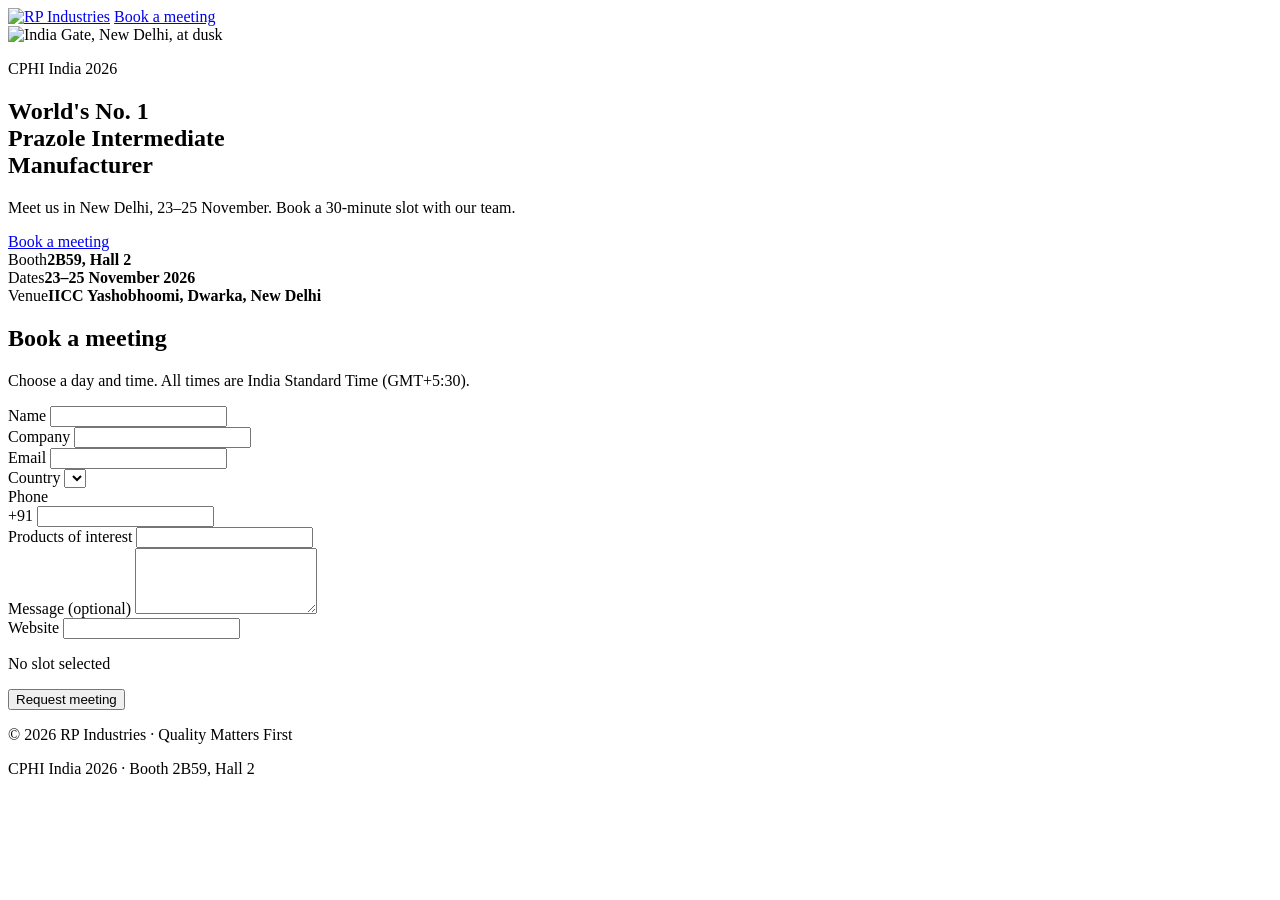
==== index.html @ 34c9eb87 "Add files via upload" ====
<!doctype html>
<html lang="en">
<head>
  <meta charset="utf-8">
  <meta name="viewport" content="width=device-width, initial-scale=1">
  <title>RP Industries at CPHI India 2026 · Booth 2B59</title>
  <meta name="description" content="Meet RP Industries, the world's No. 1 Prazole intermediate manufacturer, at CPHI India 2026. Booth 2B59, Hall 2, IICC Yashobhoomi, New Delhi, 23–25 November 2026.">
  <meta name="theme-color" content="#003279">
  <meta property="og:title" content="RP Industries at CPHI India 2026 · Booth 2B59, Hall 2">
  <meta property="og:description" content="Book a meeting with us, 23–25 November 2026, IICC Yashobhoomi, New Delhi.">
  <meta property="og:image" content="assets/india-gate.jpg">
  <link rel="icon" href="assets/rp-logo.png">

  <link rel="preconnect" href="https://fonts.googleapis.com">
  <link rel="preconnect" href="https://fonts.gstatic.com" crossorigin>
  <link rel="stylesheet" href="https://fonts.googleapis.com/css2?family=Plus+Jakarta+Sans:wght@400;500;600;700&display=swap" media="print" onload="this.media='all'">
  <link rel="stylesheet" href="css/style.css">
</head>
<body>

  <header class="header">
    <div class="wrap header__in">
      <a href="#" class="logo"><img src="assets/rp-logo.png" alt="RP Industries" width="302" height="386"></a>
      <a class="btn btn--sm" href="#book">Book a meeting</a>
    </div>
  </header>

  <section class="hero">
    <picture>
      <source media="(max-width: 700px)" srcset="assets/india-gate-sm.webp" type="image/webp">
      <source srcset="assets/india-gate.webp" type="image/webp">
      <img src="assets/india-gate.jpg" alt="India Gate, New Delhi, at dusk" width="1600" height="727">
    </picture>
    <div class="wrap hero__in">
      <p class="hero__pre">CPHI India 2026</p>
      <h1>World's No. 1<br><span class="hl">Prazole Intermediate</span><br>Manufacturer</h1>
      <p class="hero__sub">Meet us in New Delhi, 23–25 November. Book a 30&#8209;minute slot with our team.</p>
      <a class="btn btn--light" href="#book">Book a meeting</a>
    </div>
  </section>

  <section class="info">
    <div class="wrap info__in">
      <div><span>Booth</span><strong>2B59, Hall 2</strong></div>
      <div><span>Dates</span><strong>23–25 November 2026</strong></div>
      <div><span>Venue</span><strong>IICC Yashobhoomi, Dwarka, New Delhi</strong></div>
    </div>
  </section>

  <main class="book" id="book">
    <div class="wrap wrap--narrow">
      <h2>Book a meeting</h2>
      <p class="lead">Choose a day and time. All times are India Standard Time (GMT+5:30).</p>

      <form id="bookForm" novalidate>
        <div class="days" id="days" role="radiogroup" aria-label="Day"></div>
        <p class="err" id="takenErr" role="alert" hidden>Sorry, that time was just booked by someone else. Please choose another slot.</p>

        <div id="slots" role="radiogroup" aria-label="Time slot"></div>
        <p class="err" id="slotErr" hidden>Please choose a time slot.</p>

        <div class="fields">
          <div class="field">
            <label for="name">Name</label>
            <input id="name" name="name" autocomplete="name" required>
            <p class="err" hidden>Please enter your name.</p>
          </div>
          <div class="field">
            <label for="company">Company</label>
            <input id="company" name="company" autocomplete="organization" required>
            <p class="err" hidden>Please enter your company name.</p>
          </div>
          <div class="field">
            <label for="email">Email</label>
            <input id="email" name="email" type="email" autocomplete="email" required>
            <p class="err" hidden>Please enter a valid email address.</p>
          </div>
          <div class="field">
            <label for="country">Country</label>
            <select id="country" name="country" autocomplete="country-name" required></select>
            <p class="err" hidden>Please choose your country.</p>
          </div>
          <div class="field">
            <label for="phone">Phone</label>
            <div class="phone">
              <span id="dialCode">+91</span>
              <input id="phone" name="phone" type="tel" autocomplete="tel-national" required>
            </div>
            <p class="err" hidden>Please enter a valid phone number.</p>
          </div>
          <div class="field">
            <label for="products">Products of interest</label>
            <input id="products" name="products" required>
            <p class="err" hidden>Please tell us which products.</p>
          </div>
          <div class="field field--full">
            <label for="message">Message <span class="opt">(optional)</span></label>
            <textarea id="message" name="message" rows="4"></textarea>
          </div>
          <div class="hp" aria-hidden="true">
            <label for="website">Website</label>
            <input id="website" name="website" tabindex="-1" autocomplete="off">
          </div>
        </div>

        <div class="submit">
          <p class="summary" id="summary">No slot selected</p>
          <button class="btn" type="submit" id="submitBtn">Request meeting</button>
        </div>
        <p class="err" id="sendErr" hidden>Your request could not be sent. Please try again.</p>
      </form>

      <div class="done" id="done" hidden tabindex="-1">
        <h2>Thank you</h2>
        <p id="doneText"></p>
        <p>
          <button class="link" type="button" id="icsBtn">Add to calendar</button>
          <span class="sep">·</span>
          <button class="link" type="button" id="againBtn">Book another slot</button>
        </p>
      </div>
    </div>
  </main>

  <footer class="footer">
    <div class="wrap footer__in">
      <p>© 2026 RP Industries · Quality Matters First</p>
      <p>CPHI India 2026 · Booth 2B59, Hall 2</p>
    </div>
  </footer>

  <script src="js/config.js"></script>
  <script src="js/main.js" defer></script>
</body>
</html>
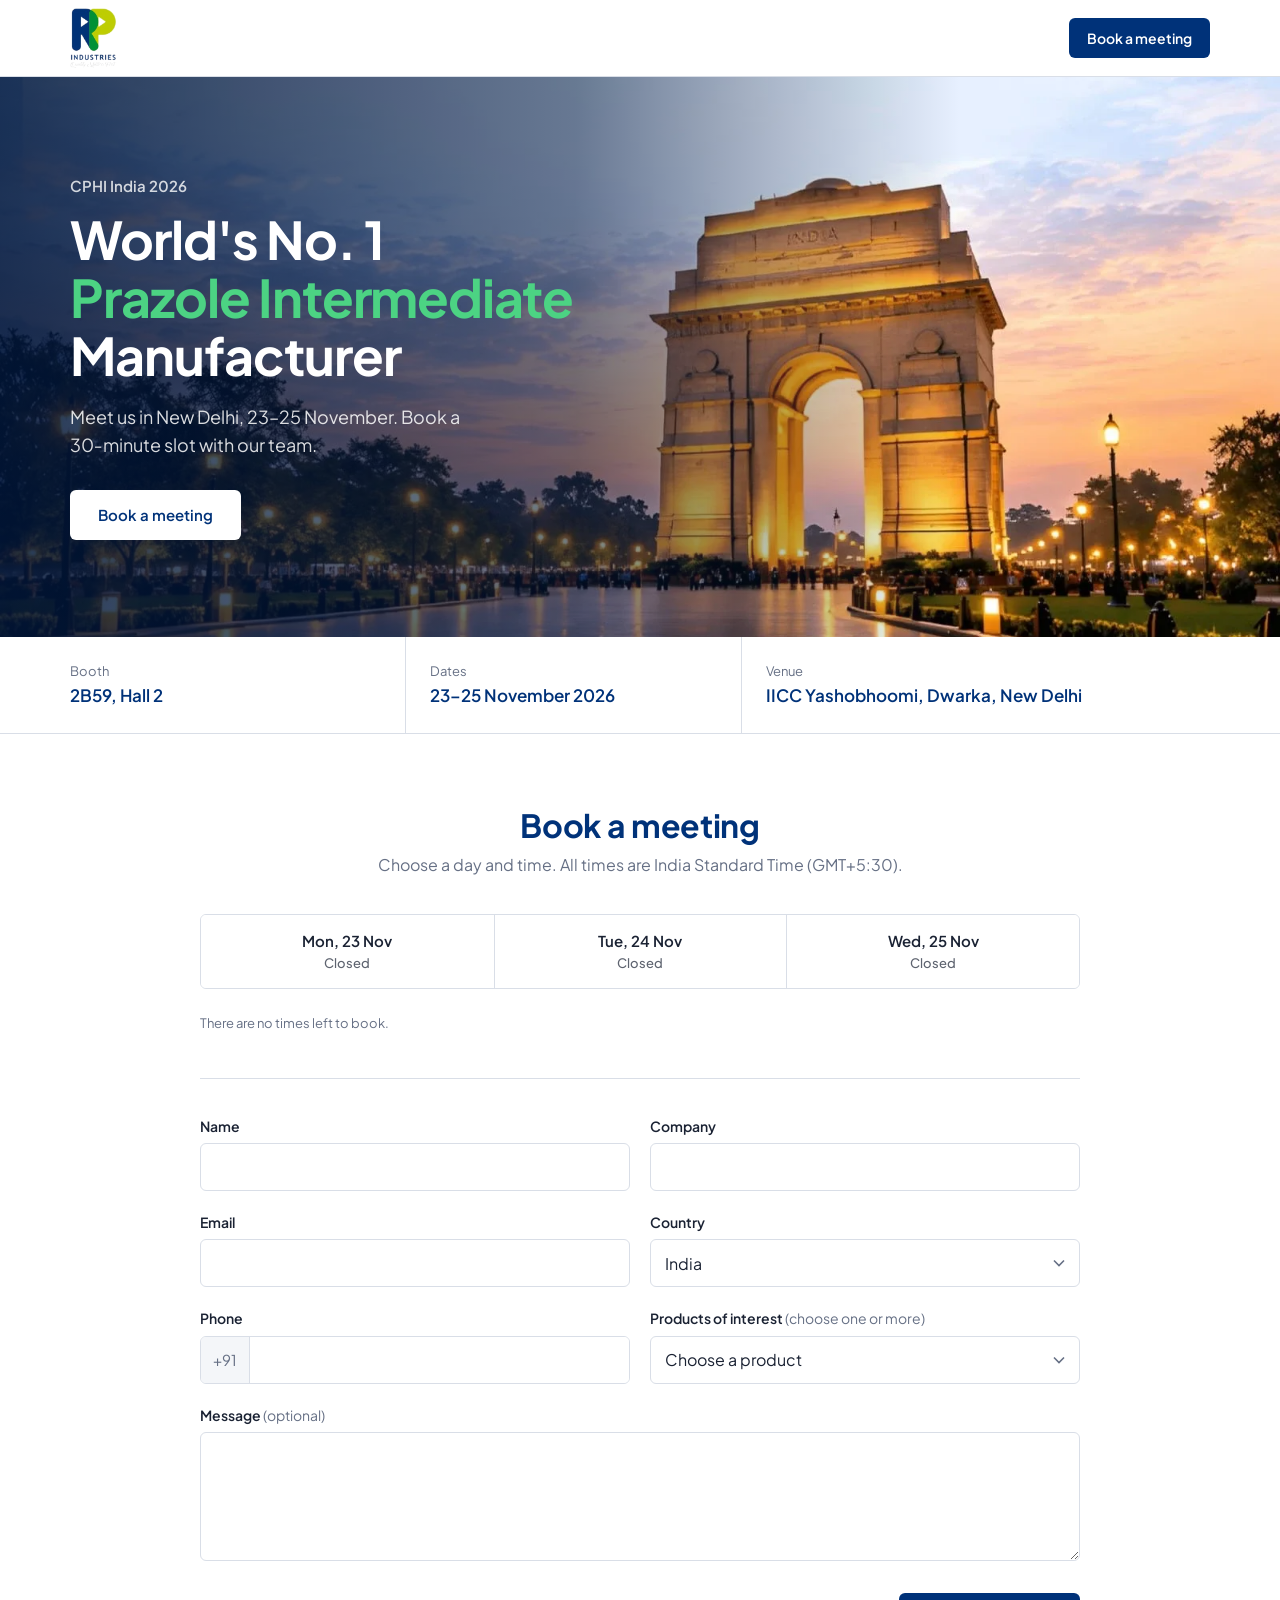
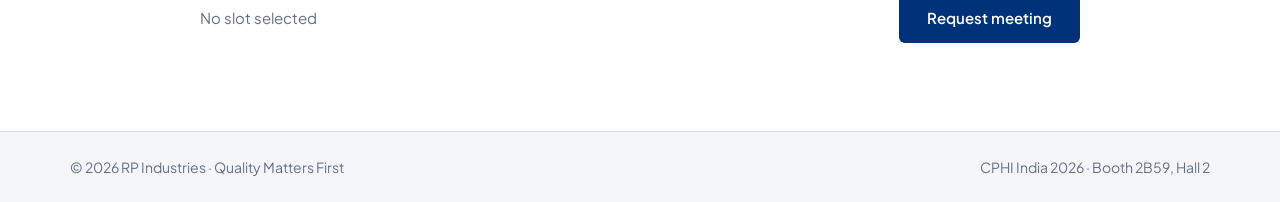
==== commit d5311395: "Admin: minutes of meeting and follow-up emails; booking: product dropdown - Mark complete opens a po" ====
--- a/index.html
+++ b/index.html
@@ -89,9 +89,12 @@
             <p class="err" hidden>Please enter a valid phone number.</p>
           </div>
           <div class="field">
-            <label for="products">Products of interest</label>
-            <input id="products" name="products" required>
-            <p class="err" hidden>Please tell us which products.</p>
+            <label for="productPick">Products of interest <span class="opt">(choose one or more)</span></label>
+            <select id="productPick"></select>
+            <div class="picked" id="picked" aria-live="polite"></div>
+            <input id="productsOther" maxlength="200" placeholder="Other product or CAS number" aria-label="Other product" hidden>
+            <input type="hidden" id="products" name="products">
+            <p class="err" hidden>Please choose at least one product.</p>
           </div>
           <div class="field field--full">
             <label for="message">Message <span class="opt">(optional)</span></label>
--- a/css/style.css
+++ b/css/style.css
@@ -0,0 +1,166 @@
+:root {
+  --navy: #003279;
+  --navy-dark: #00245a;
+  --green: #009138;
+  --green-light: #4cd383;
+  --text: #1a2233;
+  --muted: #667085;
+  --line: #d9dee7;
+  --bg-soft: #f4f6f9;
+  --red: #c4262e;
+  --font: "Plus Jakarta Sans", system-ui, -apple-system, "Segoe UI", Roboto, sans-serif;
+}
+
+* { box-sizing: border-box; }
+html { scroll-behavior: smooth; scroll-padding-top: 80px; -webkit-text-size-adjust: 100%; }
+body { margin: 0; font-family: var(--font); font-size: 16px; line-height: 1.6; color: var(--text); background: #fff; -webkit-font-smoothing: antialiased; }
+img { display: block; max-width: 100%; }
+button, input, select, textarea { font: inherit; color: inherit; }
+[hidden] { display: none !important; }
+
+.wrap { width: min(1140px, 100% - 40px); margin-inline: auto; }
+.wrap--narrow { width: min(880px, 100% - 40px); }
+
+/* buttons */
+.btn {
+  display: inline-flex; align-items: center; justify-content: center;
+  height: 50px; padding: 0 28px; border: 0; border-radius: 6px;
+  background: var(--navy); color: #fff; font-weight: 600; font-size: 15px;
+  text-decoration: none; cursor: pointer; transition: background-color .15s;
+}
+.btn:hover { background: var(--navy-dark); }
+.btn:focus-visible { outline: 2px solid var(--navy); outline-offset: 3px; }
+.btn--sm { height: 40px; padding: 0 18px; font-size: 14px; }
+.btn--light { background: #fff; color: var(--navy); }
+.btn--light:hover { background: #e9edf4; }
+.btn:disabled { opacity: .6; cursor: default; }
+
+/* header */
+.header { position: sticky; top: 0; z-index: 10; background: #fff; border-bottom: 1px solid var(--line); }
+.header__in { display: flex; align-items: center; justify-content: space-between; height: 76px; }
+.logo img { height: 60px; width: auto; }
+
+/* hero */
+.hero { position: relative; background: #0d1c38; color: #fff; }
+.hero picture img { width: 100%; height: 560px; object-fit: cover; object-position: 70% 55%; }
+.hero::after { content: ""; position: absolute; inset: 0; background: linear-gradient(90deg, rgba(0, 22, 58, .85) 0%, rgba(0, 22, 58, .55) 45%, rgba(0, 22, 58, 0) 75%); }
+.hero__in { position: absolute; inset: 0; z-index: 1; display: flex; flex-direction: column; justify-content: center; align-items: flex-start; }
+.hero__pre { margin: 0 0 12px; font-size: 15px; font-weight: 600; color: rgba(255, 255, 255, .8); }
+.hero h1 { margin: 0; max-width: 700px; font-size: clamp(34px, 4.4vw, 52px); line-height: 1.12; font-weight: 700; letter-spacing: -.02em; }
+.hero h1 .hl { color: var(--green-light); white-space: nowrap; }
+.hero__sub { margin: 18px 0 30px; max-width: 460px; font-size: 18px; color: rgba(255, 255, 255, .85); }
+
+/* info strip */
+.info { border-bottom: 1px solid var(--line); }
+.info__in { display: grid; grid-template-columns: 1fr 1fr 1.4fr; }
+.info__in > div { padding: 24px 24px 24px 0; }
+.info__in > div + div { padding-left: 24px; border-left: 1px solid var(--line); }
+.info span { display: block; font-size: 13px; color: var(--muted); }
+.info strong { font-size: 17px; font-weight: 600; color: var(--navy); }
+
+/* booking */
+.book { padding: 72px 0 88px; }
+.book h2 { margin: 0; font-size: 32px; line-height: 1.2; font-weight: 700; letter-spacing: -.01em; color: var(--navy); text-align: center; }
+.lead { margin: 8px 0 36px; text-align: center; color: var(--muted); }
+
+.days { display: grid; grid-template-columns: repeat(3, 1fr); border: 1px solid var(--line); border-radius: 6px; overflow: hidden; }
+.day { padding: 14px 8px; border: 0; background: #fff; cursor: pointer; font-weight: 600; font-size: 15px; color: var(--text); transition: background-color .15s; }
+.day + .day { border-left: 1px solid var(--line); }
+.day:hover { background: var(--bg-soft); }
+.day[aria-checked="true"] { background: var(--navy); color: #fff; }
+.day small { display: block; font-size: 13px; font-weight: 500; opacity: .7; }
+
+#slots { margin-top: 24px; }
+#takenErr { margin-top: 16px; font-size: 14px; }
+.slots { display: grid; grid-template-columns: repeat(auto-fill, minmax(150px, 1fr)); gap: 8px; }
+.slot {
+  display: flex; flex-direction: column; align-items: center; justify-content: center;
+  height: 44px; padding: 0 6px; border: 1px solid var(--line); border-radius: 6px; background: #fff; cursor: pointer;
+  font-size: 14px; font-weight: 500; line-height: 1.25; white-space: nowrap; font-variant-numeric: tabular-nums;
+  transition: border-color .15s, background-color .15s;
+}
+.slot small { font-size: 11px; font-weight: 500; color: var(--muted); }
+.slot:hover { border-color: var(--navy); }
+.slot[aria-checked="true"] { background: var(--navy); border-color: var(--navy); color: #fff; }
+.slot:disabled { color: #b0b7c3; background: var(--bg-soft); border-color: var(--bg-soft); cursor: default; }
+.day:focus-visible, .slot:focus-visible { outline: 2px solid var(--navy); outline-offset: 2px; position: relative; }
+.slots-label { margin: 18px 0 8px; font-size: 13px; color: var(--muted); }
+.slots-label:first-child { margin-top: 0; }
+
+.fields { display: grid; grid-template-columns: 1fr 1fr; gap: 20px; margin-top: 44px; padding-top: 36px; border-top: 1px solid var(--line); }
+.field { display: flex; flex-direction: column; gap: 6px; min-width: 0; }
+.field--full { grid-column: 1 / -1; }
+.field label { font-size: 14px; font-weight: 600; }
+.opt { font-weight: 400; color: var(--muted); }
+.field input, .field select, .field textarea, .phone {
+  width: 100%; height: 48px; padding: 0 14px;
+  border: 1px solid var(--line); border-radius: 6px; background: #fff;
+  font-size: 16px; transition: border-color .15s;
+}
+.field textarea { height: auto; padding: 12px 14px; resize: vertical; }
+.field select {
+  -webkit-appearance: none; appearance: none; padding-right: 40px; cursor: pointer;
+  background: #fff url("data:image/svg+xml,%3Csvg xmlns='http://www.w3.org/2000/svg' viewBox='0 0 12 8'%3E%3Cpath d='M1 1.5l5 5 5-5' fill='none' stroke='%23667085' stroke-width='1.6'/%3E%3C/svg%3E") right 14px center / 12px no-repeat;
+}
+.field input:focus, .field select:focus, .field textarea:focus, .phone:focus-within { outline: none; border-color: var(--navy); box-shadow: 0 0 0 3px rgba(0, 50, 121, .1); }
+.phone { display: flex; padding: 0; overflow: hidden; }
+.phone span { display: flex; align-items: center; padding: 0 12px; background: var(--bg-soft); border-right: 1px solid var(--line); font-size: 15px; color: var(--muted); }
+.field .phone input { height: 46px; border: 0; border-radius: 0; box-shadow: none; }
+
+.invalid input, .invalid select, .invalid .phone { border-color: var(--red); }
+.picked { display: flex; flex-wrap: wrap; gap: 6px; }
+.picked:empty { display: none; }
+.picked__item { display: inline-flex; align-items: center; gap: 4px; padding: 4px 4px 4px 10px; border: 1px solid var(--line); border-radius: 4px; font-size: 14px; background: #fff; }
+.picked__item button { width: 24px; height: 24px; padding: 0; border: 0; border-radius: 3px; background: none; color: var(--muted); font-size: 17px; line-height: 1; cursor: pointer; }
+.picked__item button:hover { background: var(--bg-soft); color: var(--red); }
+#productsOther { margin-top: 2px; }
+.err { margin: 4px 0 0; font-size: 13px; color: var(--red); }
+
+.hp { position: absolute; left: -9999px; width: 1px; height: 1px; overflow: hidden; }
+
+.submit { display: flex; align-items: center; justify-content: space-between; gap: 20px; margin-top: 32px; }
+.summary { margin: 0; font-size: 15px; color: var(--muted); }
+.summary strong { color: var(--text); font-weight: 600; }
+.summary small { display: block; font-size: 13px; }
+
+.done { text-align: center; padding: 24px 0; outline: none; }
+.done p { color: var(--muted); max-width: 520px; margin: 12px auto 0; }
+.link { padding: 0; border: 0; background: none; color: var(--navy); font-weight: 600; text-decoration: underline; text-underline-offset: 3px; cursor: pointer; }
+.sep { margin: 0 8px; }
+
+/* footer */
+.footer { background: var(--bg-soft); border-top: 1px solid var(--line); }
+.footer__in { display: flex; justify-content: space-between; gap: 12px; padding: 24px 0; }
+.footer p { margin: 0; font-size: 14px; color: var(--muted); }
+
+/* mobile */
+@media (max-width: 700px) {
+  html { scroll-padding-top: 68px; }
+  .header__in { height: 64px; }
+  .logo img { height: 48px; }
+
+  .hero picture img { height: 300px; object-position: 72% 50%; }
+  .hero::after { display: none; }
+  .hero__in { position: static; padding: 28px 0 36px; }
+  .hero h1 { font-size: min(30px, 8.6vw); }
+  .hero__sub { font-size: 16px; margin: 12px 0 24px; }
+  .hero .btn { width: 100%; }
+
+  .info__in { grid-template-columns: 1fr; }
+  .info__in > div, .info__in > div + div { padding: 14px 0; border-left: 0; }
+  .info__in > div + div { border-top: 1px solid var(--line); }
+  .info strong { font-size: 16px; }
+
+  .book { padding: 48px 0 64px; }
+  .book h2 { font-size: 26px; }
+  .lead { margin-bottom: 28px; }
+  .day { font-size: 14px; padding: 12px 4px; }
+  .slots { grid-template-columns: repeat(2, 1fr); }
+  .slot { font-size: 13.5px; padding: 0 4px; }
+  .fields { grid-template-columns: 1fr; gap: 18px; margin-top: 36px; padding-top: 28px; }
+  .submit { flex-direction: column; align-items: stretch; text-align: center; }
+  .submit .btn { width: 100%; }
+  .footer__in { flex-direction: column; text-align: center; }
+}
+
+@media (prefers-reduced-motion: reduce) { html { scroll-behavior: auto; } }
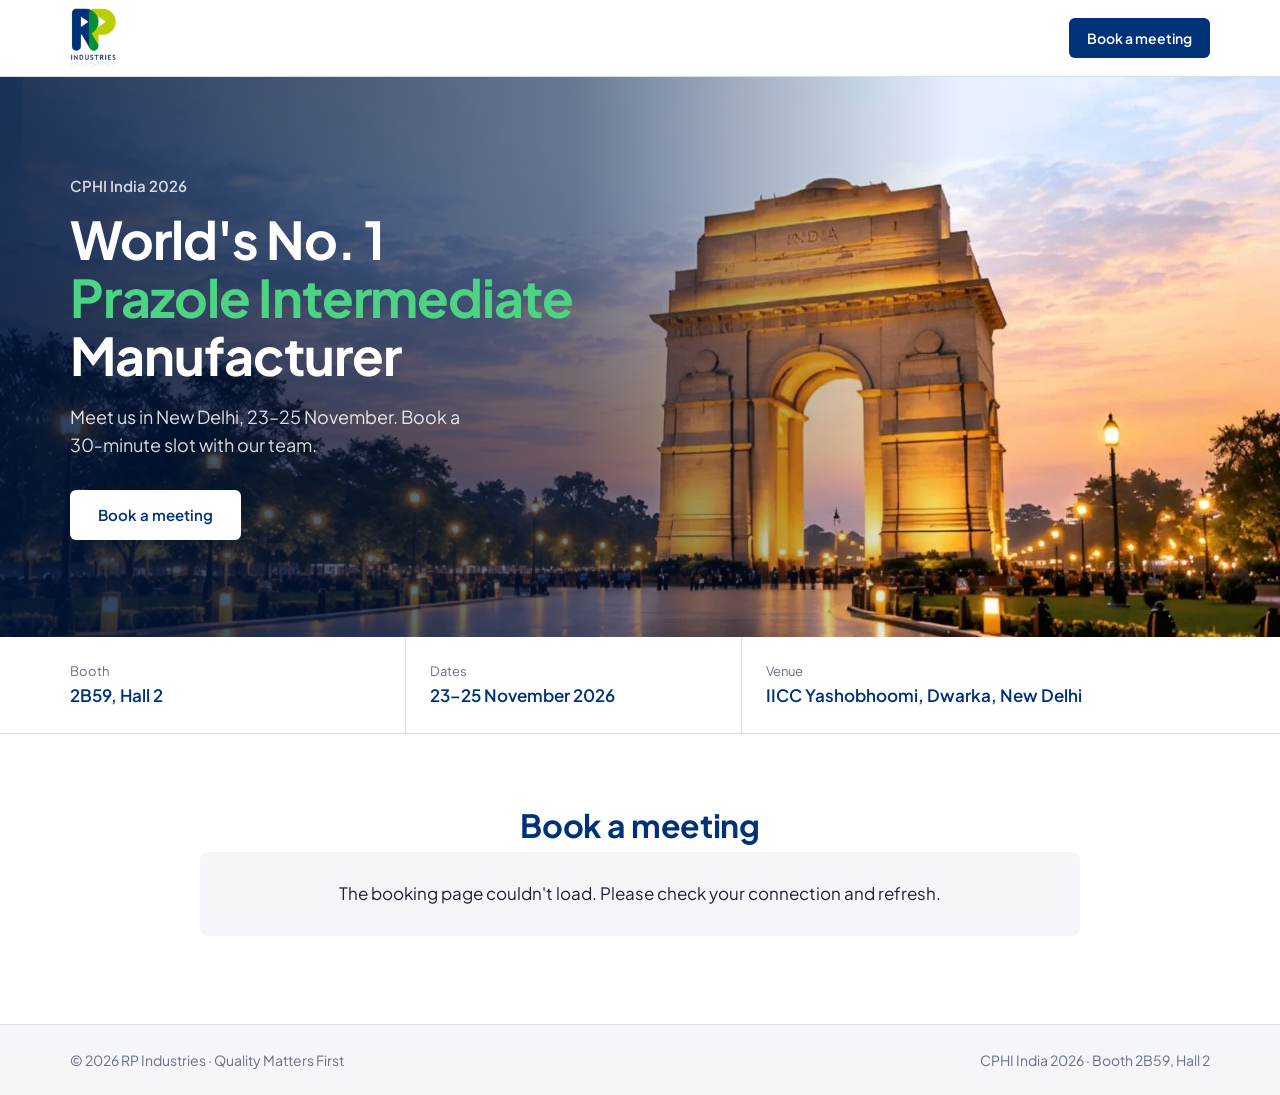
==== commit 54c63dc3: "Multiple expos: own booking link, banner, dates, timings, form fields and products per expo - Bookin" ====
--- a/index.html
+++ b/index.html
@@ -8,49 +8,58 @@
   <meta name="theme-color" content="#003279">
   <meta property="og:title" content="RP Industries at CPHI India 2026 · Booth 2B59, Hall 2">
   <meta property="og:description" content="Book a meeting with us, 23–25 November 2026, IICC Yashobhoomi, New Delhi.">
-  <meta property="og:image" content="assets/india-gate.jpg">
-  <link rel="icon" href="assets/rp-logo.png">
+  <meta property="og:image" content="/assets/india-gate.jpg">
+  <link rel="icon" href="/assets/rp-logo.png">
 
   <link rel="preconnect" href="https://fonts.googleapis.com">
   <link rel="preconnect" href="https://fonts.gstatic.com" crossorigin>
   <link rel="stylesheet" href="https://fonts.googleapis.com/css2?family=Plus+Jakarta+Sans:wght@400;500;600;700&display=swap" media="print" onload="this.media='all'">
-  <link rel="stylesheet" href="css/style.css">
+  <link rel="stylesheet" href="/css/style.css">
 </head>
 <body>
+  <script>
+    // another expo's link (not /, /invite or a cached page): hide CPHI's built-in text until its own settings arrive
+    (function () {
+      var seg = location.pathname.split('/').filter(Boolean)[0] || '';
+      var id = /^(invite|index\.html)$/.test(seg) ? '' : seg || new URLSearchParams(location.search).get('expo') || '';
+      try { if (id && !localStorage.getItem('rp_expo_' + id)) document.body.classList.add('expo-loading'); } catch (e) { if (id) document.body.classList.add('expo-loading'); }
+    })();
+  </script>
 
   <header class="header">
     <div class="wrap header__in">
-      <a href="#" class="logo"><img src="assets/rp-logo.png" alt="RP Industries" width="302" height="386"></a>
+      <a href="#" class="logo"><img src="/assets/rp-logo.png" alt="RP Industries" width="302" height="386"></a>
       <a class="btn btn--sm" href="#book">Book a meeting</a>
     </div>
   </header>
 
   <section class="hero">
-    <picture>
-      <source media="(max-width: 700px)" srcset="assets/india-gate-sm.webp" type="image/webp">
-      <source srcset="assets/india-gate.webp" type="image/webp">
-      <img src="assets/india-gate.jpg" alt="India Gate, New Delhi, at dusk" width="1600" height="727">
+    <picture id="heroPicture">
+      <source media="(max-width: 700px)" srcset="/assets/india-gate-sm.webp" type="image/webp">
+      <source srcset="/assets/india-gate.webp" type="image/webp">
+      <img src="/assets/india-gate.jpg" alt="India Gate, New Delhi, at dusk" width="1600" height="727">
     </picture>
     <div class="wrap hero__in">
-      <p class="hero__pre">CPHI India 2026</p>
-      <h1>World's No. 1<br><span class="hl">Prazole Intermediate</span><br>Manufacturer</h1>
-      <p class="hero__sub">Meet us in New Delhi, 23–25 November. Book a 30&#8209;minute slot with our team.</p>
+      <p class="hero__pre" id="heroPre">CPHI India 2026</p>
+      <h1 id="heroTitle">World's No. 1<br><span class="hl">Prazole Intermediate</span><br>Manufacturer</h1>
+      <p class="hero__sub" id="heroSub">Meet us in New Delhi, 23–25 November. Book a 30&#8209;minute slot with our team.</p>
       <a class="btn btn--light" href="#book">Book a meeting</a>
     </div>
   </section>
 
   <section class="info">
     <div class="wrap info__in">
-      <div><span>Booth</span><strong>2B59, Hall 2</strong></div>
-      <div><span>Dates</span><strong>23–25 November 2026</strong></div>
-      <div><span>Venue</span><strong>IICC Yashobhoomi, Dwarka, New Delhi</strong></div>
+      <div id="infoBooth"><span>Booth</span><strong>2B59, Hall 2</strong></div>
+      <div id="infoDates"><span>Dates</span><strong>23–25 November 2026</strong></div>
+      <div id="infoVenue"><span>Venue</span><strong>IICC Yashobhoomi, Dwarka, New Delhi</strong></div>
     </div>
   </section>
 
   <main class="book" id="book">
     <div class="wrap wrap--narrow">
       <h2>Book a meeting</h2>
-      <p class="lead">Choose a day and time. All times are India Standard Time (GMT+5:30).</p>
+      <p class="lead" id="leadTz">Choose a day and time. All times are India Standard Time (GMT+5:30).</p>
+      <p class="closed" id="closedMsg" hidden></p>
 
       <form id="bookForm" novalidate>
         <div class="days" id="days" role="radiogroup" aria-label="Day"></div>
@@ -59,51 +68,11 @@
         <div id="slots" role="radiogroup" aria-label="Time slot"></div>
         <p class="err" id="slotErr" hidden>Please choose a time slot.</p>
 
-        <div class="fields">
-          <div class="field">
-            <label for="name">Name</label>
-            <input id="name" name="name" autocomplete="name" required>
-            <p class="err" hidden>Please enter your name.</p>
-          </div>
-          <div class="field">
-            <label for="company">Company</label>
-            <input id="company" name="company" autocomplete="organization" required>
-            <p class="err" hidden>Please enter your company name.</p>
-          </div>
-          <div class="field">
-            <label for="email">Email</label>
-            <input id="email" name="email" type="email" autocomplete="email" required>
-            <p class="err" hidden>Please enter a valid email address.</p>
-          </div>
-          <div class="field">
-            <label for="country">Country</label>
-            <select id="country" name="country" autocomplete="country-name" required></select>
-            <p class="err" hidden>Please choose your country.</p>
-          </div>
-          <div class="field">
-            <label for="phone">Phone</label>
-            <div class="phone">
-              <span id="dialCode">+91</span>
-              <input id="phone" name="phone" type="tel" autocomplete="tel-national" required>
-            </div>
-            <p class="err" hidden>Please enter a valid phone number.</p>
-          </div>
-          <div class="field">
-            <label for="productPick">Products of interest <span class="opt">(choose one or more)</span></label>
-            <select id="productPick"></select>
-            <div class="picked" id="picked" aria-live="polite"></div>
-            <input id="productsOther" maxlength="200" placeholder="Other product or CAS number" aria-label="Other product" hidden>
-            <input type="hidden" id="products" name="products">
-            <p class="err" hidden>Please choose at least one product.</p>
-          </div>
-          <div class="field field--full">
-            <label for="message">Message <span class="opt">(optional)</span></label>
-            <textarea id="message" name="message" rows="4"></textarea>
-          </div>
-          <div class="hp" aria-hidden="true">
-            <label for="website">Website</label>
-            <input id="website" name="website" tabindex="-1" autocomplete="off">
-          </div>
+        <!-- the expo's form fields, drawn by js/main.js from its settings -->
+        <div class="fields" id="fields"></div>
+        <div class="hp" aria-hidden="true">
+          <label for="website">Website</label>
+          <input id="website" name="website" tabindex="-1" autocomplete="off">
         </div>
 
         <div class="submit">
@@ -128,11 +97,11 @@
   <footer class="footer">
     <div class="wrap footer__in">
       <p>© 2026 RP Industries · Quality Matters First</p>
-      <p>CPHI India 2026 · Booth 2B59, Hall 2</p>
+      <p id="footerExpo">CPHI India 2026 · Booth 2B59, Hall 2</p>
     </div>
   </footer>
 
-  <script src="js/config.js"></script>
-  <script src="js/main.js" defer></script>
+  <script src="/js/config.js"></script>
+  <script src="/js/main.js" defer></script>
 </body>
 </html>
--- a/css/style.css
+++ b/css/style.css
@@ -62,10 +62,15 @@
 .book { padding: 72px 0 88px; }
 .book h2 { margin: 0; font-size: 32px; line-height: 1.2; font-weight: 700; letter-spacing: -.01em; color: var(--navy); text-align: center; }
 .lead { margin: 8px 0 36px; text-align: center; color: var(--muted); }
+.closed { margin: 8px 0 0; padding: 28px 20px; text-align: center; font-size: 17px; color: var(--text); background: var(--bg-soft); border-radius: 8px; }
 
-.days { display: grid; grid-template-columns: repeat(3, 1fr); border: 1px solid var(--line); border-radius: 6px; overflow: hidden; }
+/* another expo's link, before its settings arrive: don't flash CPHI India's text */
+.expo-loading .hero__in, .expo-loading .info__in, .expo-loading #book .wrap { visibility: hidden; }
+.expo-loading .hero picture img { opacity: 0; }
+.hero picture img { transition: opacity .3s; }
+
+.days { display: grid; grid-template-columns: repeat(3, 1fr); gap: 1px; background: var(--line); border: 1px solid var(--line); border-radius: 6px; overflow: hidden; }
 .day { padding: 14px 8px; border: 0; background: #fff; cursor: pointer; font-weight: 600; font-size: 15px; color: var(--text); transition: background-color .15s; }
-.day + .day { border-left: 1px solid var(--line); }
 .day:hover { background: var(--bg-soft); }
 .day[aria-checked="true"] { background: var(--navy); color: #fff; }
 .day small { display: block; font-size: 13px; font-weight: 500; opacity: .7; }
